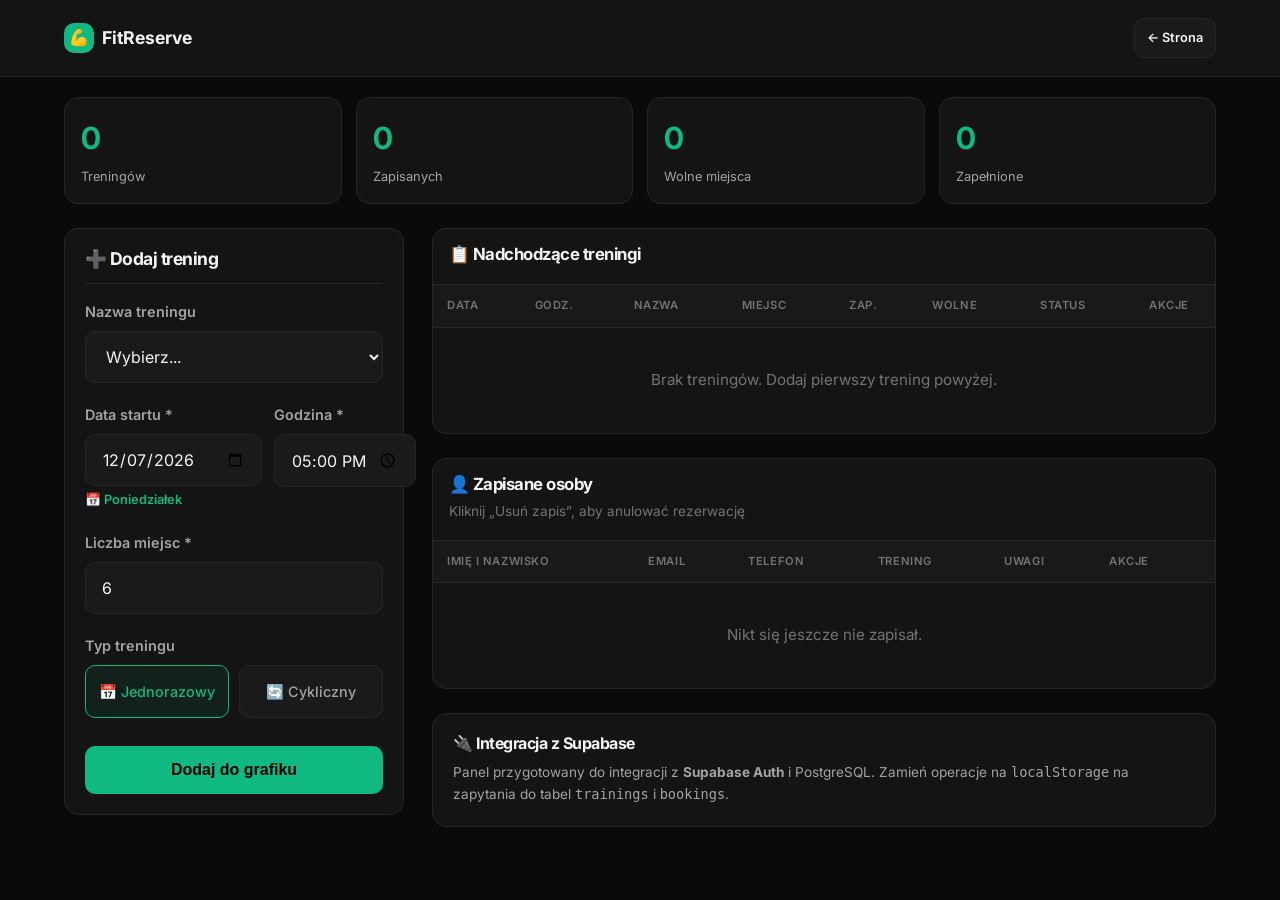
==== admin.html @ 40134916 "Add files via upload" ====
﻿<!DOCTYPE html>
<html lang="pl">
<head>
  <meta charset="UTF-8">
  <meta name="viewport" content="width=device-width, initial-scale=1.0, maximum-scale=1.0, user-scalable=no">
  <title>Panel Administracyjny - FitReserve</title>
  <link rel="preconnect" href="https://fonts.googleapis.com">
  <link rel="preconnect" href="https://fonts.gstatic.com" crossorigin>
  <link href="https://fonts.googleapis.com/css2?family=Inter:wght@400;500;600;700&display=swap" rel="stylesheet">
  <link rel="stylesheet" href="style.css">
<base target="_blank">
</head>
<body class="admin-body">
  <header class="admin-header">
    <div class="container admin-header-inner">
      <div style="display: flex; align-items: center; gap: 10px; min-width: 0;">
        <a href="index.html" class="logo" style="font-size: 1.1rem;">
          <div class="logo-icon" style="width: 30px; height: 30px;">💪</div>
          FitReserve
        </a>
      </div>
      <div style="display: flex; align-items: center; gap: 10px; flex-shrink: 0;">
        <a href="index.html" class="btn btn-secondary btn-sm" style="padding: 8px 12px; font-size: 0.8rem;">← Strona</a>
      </div>
    </div>
  </header>

  <main class="admin-main">
    <div class="container">
      <div class="stats-grid">
        <div class="stat-card">
          <div class="stat-value" id="statTotalTrainings">0</div>
          <div class="stat-label">Treningów</div>
        </div>
        <div class="stat-card">
          <div class="stat-value" id="statTotalBookings">0</div>
          <div class="stat-label">Zapisanych</div>
        </div>
        <div class="stat-card">
          <div class="stat-value" id="statAvailableSpots">0</div>
          <div class="stat-label">Wolne miejsca</div>
        </div>
        <div class="stat-card">
          <div class="stat-value" id="statFullTrainings">0</div>
          <div class="stat-label">Zapełnione</div>
        </div>
      </div>

      <div class="admin-layout">
        <!-- Form Panel -->
        <aside class="admin-panel">
          <h3>➕ Dodaj trening</h3>
          <form id="addTrainingForm">
            <div class="form-group">
              <label class="form-label" for="trainingTitle">Nazwa treningu</label>
              <select class="form-select" id="trainingTitle" required>
                <option value="">Wybierz...</option>
                <option value="Trening grupowy">Trening hybrydowy</option>
                <option value="Trening indywidualny">Trening indywidualny</option>
                <option value="custom">✏️ Inna nazwa...</option>
              </select>
              <div id="customTitleWrap" style="display: none; margin-top: 10px;">
                <input type="text" class="form-input" id="customTitle" placeholder="Wpisz nazwę treningu">
              </div>
            </div>

            <div class="form-row">
              <div class="form-group">
                <label class="form-label" for="trainingDate">Data startu *</label>
                <input type="date" class="form-input" id="trainingDate" required>
                <p class="form-hint" id="dayOfWeekHint" style="margin-top: 4px; color: var(--accent); font-weight: 600;"></p>
              </div>
              <div class="form-group">
                <label class="form-label" for="trainingTime">Godzina *</label>
                <input type="time" class="form-input" id="trainingTime" required value="17:00">
              </div>
            </div>

            <div class="form-group">
              <label class="form-label" for="trainingCapacity">Liczba miejsc *</label>
              <input type="number" class="form-input" id="trainingCapacity" min="1" max="100" value="6" required>
            </div>

            <div class="form-group">
              <label class="form-label">Typ treningu</label>
              <div class="radio-group">
                <label class="radio-option active">
                  <input type="radio" name="trainingType" value="single" checked>
                  📅 Jednorazowy
                </label>
                <label class="radio-option">
                  <input type="radio" name="trainingType" value="cyclic">
                  🔄 Cykliczny
                </label>
              </div>
            </div>

            <div id="cyclicFields" style="display: none;">
              <div class="form-row">
                <div class="form-group">
                  <label class="form-label" for="intervalWeeks">Co ile tyg.?</label>
                  <input type="number" class="form-input" id="intervalWeeks" min="1" max="12" value="1">
                </div>
                <div class="form-group">
                  <label class="form-label" for="weeksCount">Przez ile tyg.?</label>
                  <input type="number" class="form-input" id="weeksCount" min="1" max="52" value="4">
                </div>
              </div>
              <p class="form-hint" id="cyclicPreview" style="color: var(--accent); font-weight: 500;"></p>
            </div>

            <button type="submit" class="btn btn-primary" style="width: 100%; margin-top: 8px;">
              Dodaj do grafiku
            </button>
          </form>
        </aside>

        <!-- Tables -->
        <div>
          <!-- Trainings Table -->
          <div class="admin-table-container">
            <div class="admin-table-header">
              <h3>📋 Nadchodzące treningi</h3>
            </div>
            <div style="overflow-x: auto; -webkit-overflow-scrolling: touch;">
              <table class="admin-table">
                <thead>
                  <tr>
                    <th>Data</th>
                    <th>Godz.</th>
                    <th>Nazwa</th>
                    <th>Miejsc</th>
                    <th>Zap.</th>
                    <th>Wolne</th>
                    <th>Status</th>
                    <th style="width: 80px;">Akcje</th>
                  </tr>
                </thead>
                <tbody id="adminTableBody"></tbody>
              </table>
            </div>
          </div>

          <!-- Bookings Table -->
          <div class="admin-table-container" style="margin-top: 24px;">
            <div class="admin-table-header">
              <h3>👤 Zapisane osoby</h3>
              <span style="color: var(--text-muted); font-size: 0.85rem;">Kliknij „Usuń zapis”, aby anulować rezerwację</span>
            </div>
            <div style="overflow-x: auto; -webkit-overflow-scrolling: touch;">
              <table class="admin-table">
                <thead>
                  <tr>
                    <th>Imię i nazwisko</th>
                    <th>Email</th>
                    <th>Telefon</th>
                    <th>Trening</th>
                    <th>Uwagi</th>
                    <th style="width: 120px;">Akcje</th>
                  </tr>
                </thead>
                <tbody id="bookingsTableBody"></tbody>
              </table>
            </div>
          </div>

          <div style="margin-top: 24px; padding: 20px; background: var(--bg-secondary); border: 1px solid var(--border); border-radius: var(--radius);">
            <h3 style="margin-bottom: 10px; font-size: 1rem;">🔌 Integracja z Supabase</h3>
            <p style="color: var(--text-secondary); font-size: 0.85rem; line-height: 1.6;">
              Panel przygotowany do integracji z <strong>Supabase Auth</strong> i PostgreSQL.
              Zamień operacje na <code>localStorage</code> na zapytania do tabel <code>trainings</code> i <code>bookings</code>.
            </p>
          </div>
        </div>
      </div>
    </div>
  </main>

  <!-- Confirm Modal -->
  <div class="confirm-overlay" id="confirmOverlay">
    <div class="confirm-box">
      <h4 id="confirmTitle">Usuwanie</h4>
      <p id="confirmMessage">Czy na pewno?</p>
      <div class="confirm-actions">
        <button class="btn btn-secondary" id="cancelDelete">Anuluj</button>
        <button class="btn btn-danger" id="confirmDelete">Usuń</button>
      </div>
    </div>
  </div>

  <script src="admin.js"></script>
</body>
</html>
---- style.css ----
﻿:root {
  --bg-primary: #0a0a0a;
  --bg-secondary: #141414;
  --bg-card: #1a1a1a;
  --border: #262626;
  --text-primary: #f5f5f5;
  --text-secondary: #a3a3a3;
  --text-muted: #737373;
  --accent: #10b981;
  --accent-hover: #059669;
  --accent-light: #34d399;
  --danger: #ef4444;
  --danger-hover: #dc2626;
  --warning: #f59e0b;
  --radius: 14px;
  --radius-sm: 10px;
  --shadow: 0 4px 20px rgba(0, 0, 0, 0.4);
  --transition: all 0.25s cubic-bezier(0.4, 0, 0.2, 1);
}

* { margin: 0; padding: 0; box-sizing: border-box; -webkit-tap-highlight-color: transparent; }
html { scroll-behavior: smooth; }

body {
  font-family: 'Inter', -apple-system, BlinkMacSystemFont, 'Segoe UI', Roboto, sans-serif;
  background-color: var(--bg-primary);
  color: var(--text-primary);
  line-height: 1.6;
  -webkit-font-smoothing: antialiased;
  font-size: 16px;
}

h1, h2, h3, h4 { font-weight: 700; letter-spacing: -0.03em; line-height: 1.15; }

.container { max-width: 1200px; margin: 0 auto; padding: 0 16px; }

/* ================= HEADER ================= */
.header {
  position: fixed; top: 0; left: 0; right: 0; z-index: 1000;
  background: rgba(10, 10, 10, 0.92); backdrop-filter: blur(16px);
  border-bottom: 1px solid var(--border);
}
.header-inner { display: flex; justify-content: space-between; align-items: center; height: 60px; }

.logo {
  font-size: 1.3rem; font-weight: 700; color: var(--text-primary);
  text-decoration: none; display: flex; align-items: center; gap: 8px;
}
.logo-icon {
  width: 32px; height: 32px; background: var(--accent);
  border-radius: var(--radius-sm); display: flex;
  align-items: center; justify-content: center; font-size: 1rem;
}

.mobile-menu-btn {
  background: none; border: none; color: var(--text-primary);
  font-size: 1.5rem; cursor: pointer; padding: 8px;
  display: flex; align-items: center; justify-content: center;
  width: 44px; height: 44px; border-radius: var(--radius-sm);
}
.mobile-menu-btn:active { background: var(--bg-card); }

.nav-links {
  position: fixed; top: 60px; left: 0; right: 0; bottom: 0;
  background: rgba(10, 10, 10, 0.98); backdrop-filter: blur(20px);
  list-style: none; padding: 32px 24px; display: flex;
  flex-direction: column; gap: 8px; transform: translateX(100%);
  transition: transform 0.3s ease; z-index: 999;
}
.nav-links.open { transform: translateX(0); }
.nav-links a {
  color: var(--text-primary); text-decoration: none; font-size: 1.15rem;
  font-weight: 600; padding: 16px 20px; border-radius: var(--radius-sm);
  display: block; transition: var(--transition);
}
.nav-links a:hover, .nav-links a:active { background: var(--bg-card); }

/* ================= BUTTONS ================= */
.btn {
  display: inline-flex; align-items: center; justify-content: center; gap: 8px;
  padding: 14px 24px; border-radius: var(--radius-sm); font-size: 1rem;
  font-weight: 600; text-decoration: none; border: none; cursor: pointer;
  transition: var(--transition); min-height: 48px;
  -webkit-touch-callout: none; user-select: none;
}
.btn-primary { background: var(--accent); color: #000; }
.btn-primary:hover, .btn-primary:active {
  background: var(--accent-hover); transform: translateY(-1px);
  box-shadow: 0 8px 25px rgba(16, 185, 129, 0.3);
}
.btn-secondary { background: var(--bg-card); color: var(--text-primary); border: 1px solid var(--border); }
.btn-secondary:hover, .btn-secondary:active { background: var(--border); }
.btn-danger { background: rgba(239, 68, 68, 0.15); color: var(--danger); border: 1px solid rgba(239, 68, 68, 0.3); }
.btn-danger:hover, .btn-danger:active { background: rgba(239, 68, 68, 0.25); }
.btn-sm { padding: 10px 16px; font-size: 0.9rem; min-height: 40px; }
.btn:disabled { opacity: 0.45; cursor: not-allowed; transform: none !important; }

/* ================= HERO ================= */
.hero { padding: 110px 0 48px; text-align: center; position: relative; overflow: hidden; }
.hero::before {
  content: ''; position: absolute; top: -30%; left: 50%; transform: translateX(-50%);
  width: 600px; height: 600px;
  background: radial-gradient(circle, rgba(16, 185, 129, 0.07) 0%, transparent 70%);
  pointer-events: none;
}
.hero-badge {
  display: inline-flex; align-items: center; gap: 6px; padding: 8px 16px;
  background: var(--bg-card); border: 1px solid var(--border);
  border-radius: 100px; font-size: 0.85rem; color: var(--accent);
  margin-bottom: 20px; animation: fadeInUp 0.5s ease-out;
}
.hero h1 { font-size: 2rem; margin-bottom: 16px; animation: fadeInUp 0.5s ease-out 0.08s both; }
.hero p { font-size: 1.05rem; color: var(--text-secondary); max-width: 500px; margin: 0 auto 28px; padding: 0 8px; animation: fadeInUp 0.5s ease-out 0.15s both; }
.hero-actions { display: flex; gap: 12px; justify-content: center; flex-wrap: wrap; padding: 0 16px; animation: fadeInUp 0.5s ease-out 0.22s both; }
.hero-actions .btn { width: 100%; max-width: 280px; }

/* ================= CALENDAR ================= */
.calendar-section { padding: 40px 0 60px; }
.section-header { text-align: center; margin-bottom: 28px; padding: 48px; }
.section-header h2 { font-size: 1.5rem; margin-bottom: 8px; }
.section-header p { color: var(--text-secondary); font-size: 0.95rem; }

.week-nav {
  display: flex; justify-content: space-between; align-items: center;
  margin-bottom: 20px; padding: 14px 16px; background: var(--bg-secondary);
  border-radius: var(--radius); border: 1px solid var(--border); gap: 12px;
}
.week-nav h3 { font-size: 0.95rem; color: var(--text-primary); text-align: center; flex: 1; }
.week-nav button {
  background: var(--bg-card); border: 1px solid var(--border); color: var(--text-primary);
  width: 44px; height: 44px; border-radius: var(--radius-sm); cursor: pointer;
  display: flex; align-items: center; justify-content: center;
  font-size: 1.2rem; transition: var(--transition); flex-shrink: 0;
  min-width: 44px; min-height: 44px;
}
.week-nav button:active { background: var(--border); transform: scale(0.95); }

.calendar-grid { display: flex; flex-direction: column; gap: 16px; }

.day-column { background: var(--bg-secondary); border-radius: var(--radius); border: 1px solid var(--border); overflow: hidden; transition: var(--transition); }
.day-header { padding: 14px 16px; display: flex; align-items: center; gap: 10px; border-bottom: 1px solid var(--border); background: rgba(255,255,255,0.015); }
.day-name { font-size: 0.75rem; text-transform: uppercase; letter-spacing: 0.06em; color: var(--text-muted); font-weight: 600; }
.day-date { font-size: 1.15rem; font-weight: 700; color: var(--text-primary); }
.day-date .day-fullname { font-size: 0.85rem; font-weight: 400; color: var(--text-muted); margin-left: 6px; }
.day-slots { padding: 12px; display: flex; flex-direction: column; gap: 10px; }

.training-card {
  background: var(--bg-card); border: 1px solid var(--border);
  border-radius: var(--radius-sm); padding: 16px; transition: var(--transition);
}
.training-card:active { border-color: rgba(16, 185, 129, 0.25); transform: scale(0.99); }
.training-time { font-size: 0.9rem; font-weight: 700; color: var(--accent); margin-bottom: 6px; display: flex; align-items: center; gap: 6px; }
.training-title { font-size: 1.05rem; font-weight: 600; margin-bottom: 12px; color: var(--text-primary); }
.training-meta { display: flex; justify-content: space-between; align-items: center; margin-bottom: 14px; }
.spots { font-size: 0.85rem; color: var(--text-secondary); font-weight: 500; }
.spots-low { color: var(--warning); }
.spots-full { color: var(--danger); }
.btn-book { width: 100%; padding: 14px; font-size: 1rem; min-height: 52px; }

/* ================= O NAS ================= */
.about-section { padding: 60px 0; border-top: 1px solid var(--border); }
.about-content { display: flex; flex-direction: column; gap: 32px; }

.about-text h3 { font-size: 1.3rem; margin-bottom: 16px; color: var(--accent); }
.about-text p { color: var(--text-secondary); font-size: 1rem; line-height: 1.7; margin-bottom: 14px; }
.about-text p:last-child { margin-bottom: 0; }

.about-cards { display: flex; flex-direction: column; gap: 14px; }
.about-card {
  background: var(--bg-secondary); border: 1px solid var(--border);
  border-radius: var(--radius); padding: 24px 20px;
  text-align: center; transition: var(--transition);
}
.about-card:active { border-color: rgba(16, 185, 129, 0.2); transform: scale(0.99); }
.about-card-icon { font-size: 2.2rem; margin-bottom: 12px; }
.about-card-percent {
  font-size: 2.5rem; font-weight: 800; color: var(--accent);
  margin-bottom: 4px; line-height: 1;
}
.about-card h4 { font-size: 1.1rem; margin-bottom: 10px; color: var(--text-primary); }
.about-card p { color: var(--text-secondary); font-size: 0.9rem; line-height: 1.6; }

.about-focus {
  background: var(--bg-secondary); border: 1px solid var(--border);
  border-radius: var(--radius); padding: 24px 20px;
  display: flex; flex-direction: column; gap: 16px;
}
.about-focus-icon { font-size: 2.5rem; text-align: center; }
.about-focus-text h4 { font-size: 1.15rem; margin-bottom: 12px; color: var(--text-primary); }
.about-focus-text p { color: var(--text-secondary); font-size: 0.95rem; line-height: 1.7; }
.about-focus-text p strong { color: var(--accent); font-weight: 600; }

/* ================= KONTAKT ================= */
.contact-section { padding: 60px 0; border-top: 1px solid var(--border); }
.contact-content { display: flex; flex-direction: column; gap: 24px; }

.contact-card {
  background: var(--bg-secondary); border: 1px solid var(--border);
  border-radius: var(--radius); padding: 20px;
  display: flex; flex-direction: column; gap: 20px;
}
.contact-item { display: flex; align-items: flex-start; gap: 14px; }
.contact-icon { font-size: 1.5rem; flex-shrink: 0; margin-top: 2px; }
.contact-info h4 { font-size: 0.85rem; text-transform: uppercase; letter-spacing: 0.05em; color: var(--text-muted); margin-bottom: 4px; font-weight: 600; }
.contact-info a, .contact-info p { color: var(--text-primary); text-decoration: none; font-size: 1rem; font-weight: 500; }
.contact-info a:active { color: var(--accent); }

.contact-cta {
  background: var(--bg-secondary); border: 1px solid var(--border);
  border-radius: var(--radius); padding: 28px 24px;
  text-align: center;
}
.contact-cta h3 { font-size: 1.3rem; margin-bottom: 10px; }
.contact-cta p { color: var(--text-secondary); font-size: 0.95rem; margin-bottom: 20px; }

/* ================= MODAL ================= */
.modal-overlay {
  position: fixed; inset: 0; background: rgba(0, 0, 0, 0.85);
  backdrop-filter: blur(10px); z-index: 2000;
  display: flex; align-items: flex-end; justify-content: center;
  padding: 0; opacity: 0; visibility: hidden;
  transition: opacity 0.3s ease, visibility 0.3s ease;
}
.modal-overlay.active { opacity: 1; visibility: visible; }
.modal {
  background: var(--bg-secondary); border: 1px solid var(--border);
  border-radius: var(--radius) var(--radius) 0 0;
  width: 100%; max-width: 100%; max-height: 92vh;
  overflow-y: auto; transform: translateY(100%);
  transition: transform 0.35s cubic-bezier(0.4, 0, 0.2, 1);
}
.modal-overlay.active .modal { transform: translateY(0); }
.modal-header { padding: 20px 20px 0; display: flex; justify-content: space-between; align-items: center; position: sticky; top: 0; background: var(--bg-secondary); z-index: 10; }
.modal-header h3 { font-size: 1.25rem; }
.modal-close { background: none; border: none; color: var(--text-muted); font-size: 1.8rem; cursor: pointer; width: 44px; height: 44px; display: flex; align-items: center; justify-content: center; border-radius: var(--radius-sm); transition: var(--transition); }
.modal-close:active { background: var(--bg-card); color: var(--text-primary); }
.modal-body { padding: 20px; }

.training-info { background: var(--bg-card); border-radius: var(--radius-sm); padding: 16px; margin-bottom: 24px; border: 1px solid var(--border); }
.training-info-row { display: flex; justify-content: space-between; margin-bottom: 10px; font-size: 0.95rem; }
.training-info-row:last-child { margin-bottom: 0; }
.training-info-label { color: var(--text-muted); }
.training-info-value { font-weight: 600; color: var(--text-primary); }

/* Form */
.form-group { margin-bottom: 20px; }
.form-label { display: block; font-size: 0.9rem; font-weight: 600; margin-bottom: 8px; color: var(--text-secondary); }
.form-input, .form-select {
  width: 100%; padding: 14px 16px; background: var(--bg-card); border: 1px solid var(--border);
  border-radius: var(--radius-sm); color: var(--text-primary); font-size: 1rem; font-family: inherit;
  transition: var(--transition); min-height: 52px;
}
.form-input:focus, .form-select:focus { outline: none; border-color: var(--accent); box-shadow: 0 0 0 3px rgba(16, 185, 129, 0.12); }
.form-input::placeholder { color: var(--text-muted); }
textarea.form-input { resize: vertical; min-height: 100px; }
.form-hint { font-size: 0.8rem; color: var(--text-muted); margin-top: 6px; }
.form-row { display: grid; grid-template-columns: 1fr 1fr; gap: 12px; }
.form-row-3 { display: grid; grid-template-columns: 1fr 1fr 1fr; gap: 12px; }

/* Radio / Toggle */
.radio-group { display: flex; gap: 10px; }
.radio-option {
  flex: 1; padding: 14px 12px; background: var(--bg-card);
  border: 1.5px solid var(--border); border-radius: var(--radius-sm);
  cursor: pointer; text-align: center; transition: var(--transition);
  font-size: 0.9rem; color: var(--text-secondary); font-weight: 500;
  min-height: 52px; display: flex; align-items: center; justify-content: center;
}
.radio-option:active { transform: scale(0.98); }
.radio-option.active { border-color: var(--accent); background: rgba(16, 185, 129, 0.08); color: var(--accent); }
.radio-option input { display: none; }

/* Footer */
.footer { border-top: 1px solid var(--border); padding: 32px 0; text-align: center; color: var(--text-muted); font-size: 0.85rem; }

@keyframes fadeInUp {
  from { opacity: 0; transform: translateY(16px); }
  to { opacity: 1; transform: translateY(0); }
}

/* ================= TABLET & DESKTOP ================= */
@media (min-width: 768px) {
  .container { padding: 0 24px; }
  .header-inner { height: 68px; }
  .mobile-menu-btn { display: none; }
  .nav-links { position: static; transform: none; flex-direction: row; padding: 0; background: transparent; gap: 28px; }
  .nav-links a { font-size: 0.95rem; font-weight: 500; padding: 8px 0; }
  .nav-links a:hover { background: none; color: var(--text-primary); }

  .hero { padding: 150px 0 80px; }
  .hero h1 { font-size: 3rem; }
  .hero p { font-size: 1.2rem; }
  .hero-actions .btn { width: auto; max-width: none; }

  .calendar-section { padding: 60px 0 80px; }
  .section-header h2 { font-size: 1.75rem; }

  .calendar-grid { display: grid; grid-template-columns: repeat(7, 1fr); gap: 12px; }
  .day-header { padding: 14px 8px; flex-direction: column; text-align: center; gap: 4px; }
  .day-date .day-fullname { display: none; }
  .day-slots { padding: 10px; min-height: 180px; }
  .training-card { padding: 14px; }
  .training-title { font-size: 0.9rem; }
  .btn-book { padding: 10px; font-size: 0.85rem; min-height: 40px; }

  .modal-overlay { align-items: center; padding: 20px; }
  .modal { border-radius: var(--radius); max-width: 480px; transform: scale(0.95) translateY(10px); }
  .modal-overlay.active .modal { transform: scale(1) translateY(0); }

  /* O NAS desktop */
  .about-section { padding: 80px 0; }
  .about-cards { flex-direction: row; gap: 16px; }
  .about-card { flex: 1; padding: 32px 24px; }
  .about-focus { flex-direction: row; align-items: center; padding: 32px; }
  .about-focus-icon { font-size: 3.5rem; }
  .about-focus-text { flex: 1; }

  /* KONTAKT desktop */
  .contact-section { padding: 80px 0; }
  .contact-content { flex-direction: row; gap: 24px; }
  .contact-card { flex: 1; }
  .contact-cta { flex: 1; display: flex; flex-direction: column; justify-content: center; }
}

@media (min-width: 1024px) {
  .hero h1 { font-size: 3.5rem; }
  .calendar-grid { gap: 14px; }
}

/* ================= ADMIN ================= */
.admin-body { background: var(--bg-primary); min-height: 100vh; }
.admin-header { background: var(--bg-secondary); border-bottom: 1px solid var(--border); padding: 16px 0; }
.admin-header-inner { display: flex; justify-content: space-between; align-items: center; gap: 12px; }
.admin-title { font-size: 1.1rem; font-weight: 700; }
.admin-badge { background: var(--bg-card); border: 1px solid var(--border); padding: 6px 12px; border-radius: 100px; font-size: 0.8rem; color: var(--text-muted); flex-shrink: 0; }
.admin-main { padding: 20px 0 40px; }

.admin-layout { display: flex; flex-direction: column; gap: 24px; }

.admin-panel {
  background: var(--bg-secondary); border: 1px solid var(--border);
  border-radius: var(--radius); padding: 20px;
}
.admin-panel h3 { font-size: 1.1rem; margin-bottom: 16px; padding-bottom: 14px; border-bottom: 1px solid var(--border); }

.stats-grid { display: grid; grid-template-columns: repeat(2, 1fr); gap: 10px; margin-bottom: 24px; }
.stat-card { background: var(--bg-secondary); border: 1px solid var(--border); border-radius: var(--radius); padding: 16px; transition: var(--transition); }
.stat-card:hover { border-color: rgba(16, 185, 129, 0.2); }
.stat-value { font-size: 1.6rem; font-weight: 700; color: var(--accent); margin-bottom: 4px; }
.stat-label { font-size: 0.8rem; color: var(--text-secondary); }

.admin-table-container { background: var(--bg-secondary); border: 1px solid var(--border); border-radius: var(--radius); overflow: hidden; }
.admin-table-header { padding: 16px; border-bottom: 1px solid var(--border); }
.admin-table-header h3 { font-size: 1.05rem; margin-bottom: 4px; }
.admin-table { width: 100%; border-collapse: collapse; min-width: 700px; }
.admin-table th, .admin-table td { padding: 12px 14px; text-align: left; font-size: 0.88rem; white-space: nowrap; }
.admin-table th { color: var(--text-muted); font-weight: 600; text-transform: uppercase; font-size: 0.7rem; letter-spacing: 0.05em; background: rgba(255,255,255,0.02); }
.admin-table td { border-top: 1px solid var(--border); color: var(--text-secondary); }
.admin-table tr:active td { background: rgba(255,255,255,0.03); }
.admin-table td.actions { display: flex; gap: 8px; }

.badge { display: inline-flex; align-items: center; padding: 4px 10px; border-radius: 100px; font-size: 0.75rem; font-weight: 600; }
.badge-success { background: rgba(16, 185, 129, 0.15); color: var(--accent); }
.badge-warning { background: rgba(245, 158, 11, 0.15); color: var(--warning); }
.badge-danger { background: rgba(239, 68, 68, 0.15); color: var(--danger); }
.badge-info { background: rgba(59, 130, 246, 0.15); color: #60a5fa; }

.confirm-overlay {
  position: fixed; inset: 0; background: rgba(0,0,0,0.8); backdrop-filter: blur(6px);
  z-index: 3000; display: flex; align-items: flex-end; justify-content: center;
  padding: 0; opacity: 0; visibility: hidden; transition: var(--transition);
}
.confirm-overlay.active { opacity: 1; visibility: visible; }
.confirm-box {
  background: var(--bg-secondary); border: 1px solid var(--border);
  border-radius: var(--radius) var(--radius) 0 0;
  width: 100%; max-width: 100%; padding: 24px 20px;
  transform: translateY(100%); transition: transform 0.3s ease;
}
.confirm-overlay.active .confirm-box { transform: translateY(0); }
.confirm-box h4 { font-size: 1.15rem; margin-bottom: 10px; }
.confirm-box p { color: var(--text-secondary); font-size: 0.95rem; margin-bottom: 24px; line-height: 1.5; }
.confirm-actions { display: flex; gap: 10px; }
.confirm-actions .btn { flex: 1; }

::-webkit-scrollbar { width: 6px; height: 6px; }
::-webkit-scrollbar-track { background: var(--bg-primary); }
::-webkit-scrollbar-thumb { background: var(--border); border-radius: 3px; }
::-webkit-scrollbar-thumb:hover { background: var(--text-muted); }

@media (min-width: 768px) {
  .admin-header { padding: 18px 0; }
  .admin-title { font-size: 1.4rem; }
  .admin-layout { display: grid; grid-template-columns: 340px 1fr; gap: 28px; }
  .admin-panel { position: sticky; top: 88px; height: fit-content; }
  .stats-grid { grid-template-columns: repeat(4, 1fr); gap: 14px; }
  .stat-value { font-size: 1.9rem; }
  .confirm-overlay { align-items: center; padding: 20px; }
  .confirm-box { border-radius: var(--radius); max-width: 420px; transform: scale(0.95); }
  .confirm-overlay.active .confirm-box { transform: scale(1); }
}
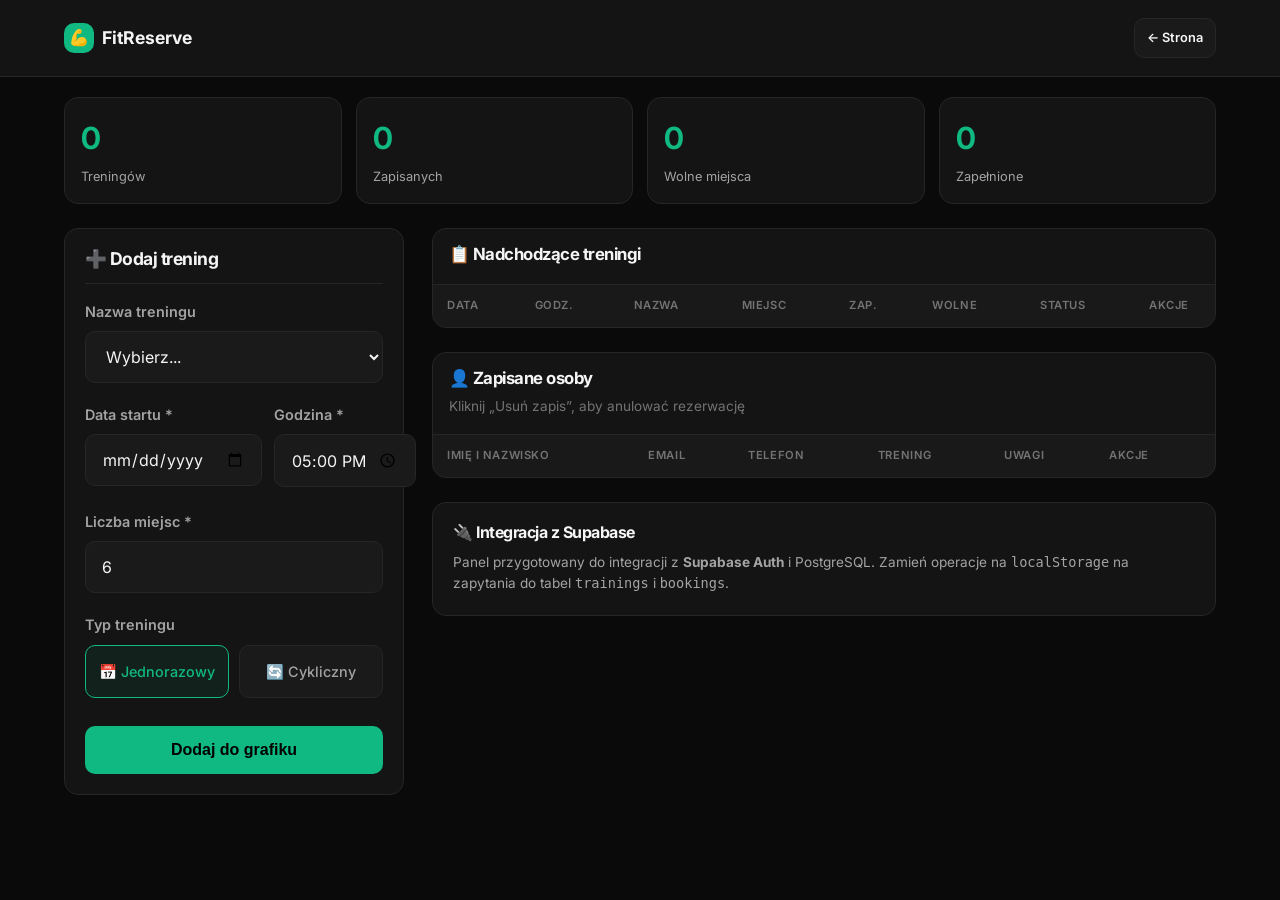
==== commit 5005adb1: "Update admin.html" ====
--- a/admin.html
+++ b/admin.html
@@ -188,6 +188,6 @@
     </div>
   </div>
 
-  <script src="admin.js"></script>
+  <script type="module" src="admin.js"></script>
 </body>
-</html>+</html>
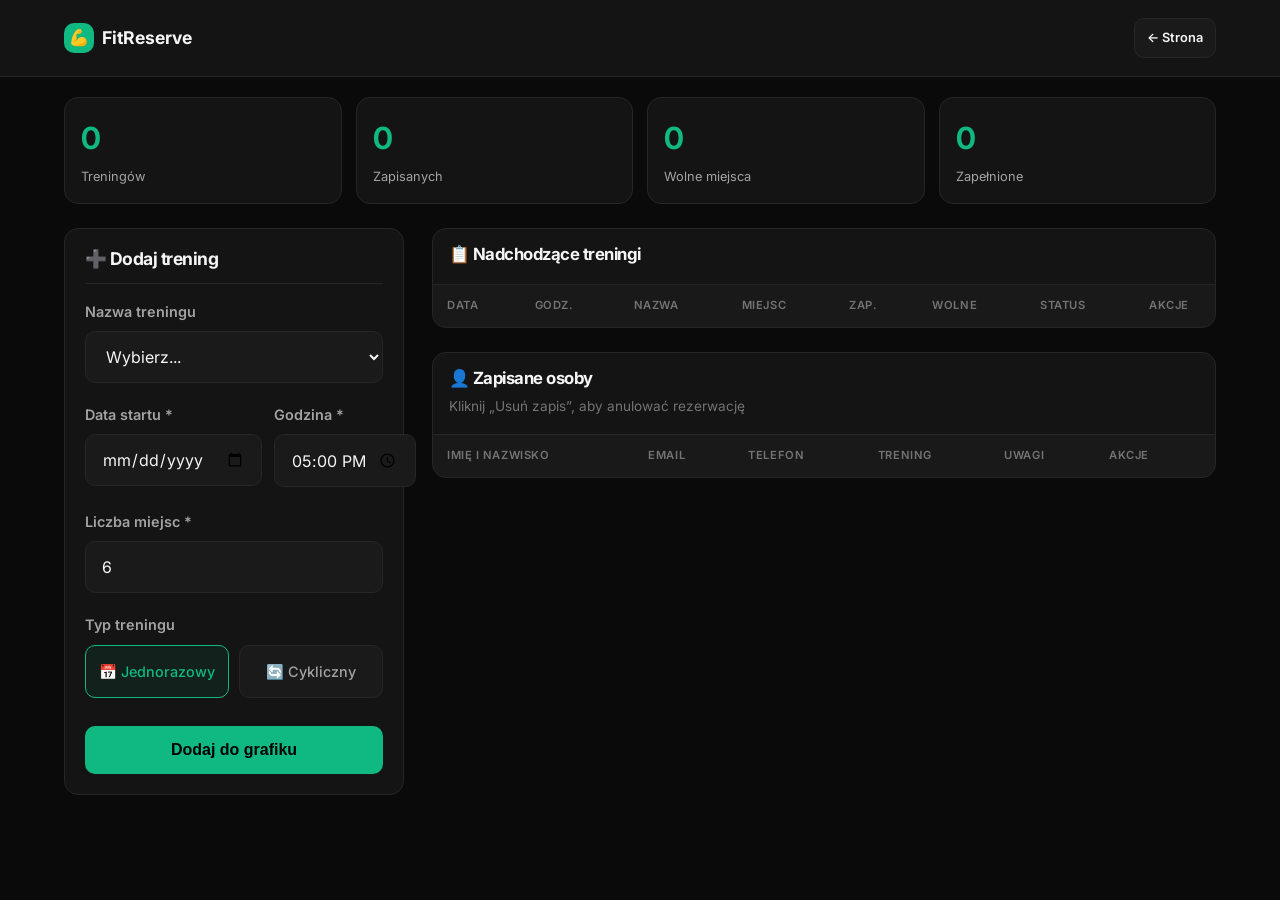
==== commit f86c71fc: "Update admin.html" ====
--- a/admin.html
+++ b/admin.html
@@ -163,14 +163,6 @@
               </table>
             </div>
           </div>
-
-          <div style="margin-top: 24px; padding: 20px; background: var(--bg-secondary); border: 1px solid var(--border); border-radius: var(--radius);">
-            <h3 style="margin-bottom: 10px; font-size: 1rem;">🔌 Integracja z Supabase</h3>
-            <p style="color: var(--text-secondary); font-size: 0.85rem; line-height: 1.6;">
-              Panel przygotowany do integracji z <strong>Supabase Auth</strong> i PostgreSQL.
-              Zamień operacje na <code>localStorage</code> na zapytania do tabel <code>trainings</code> i <code>bookings</code>.
-            </p>
-          </div>
         </div>
       </div>
     </div>
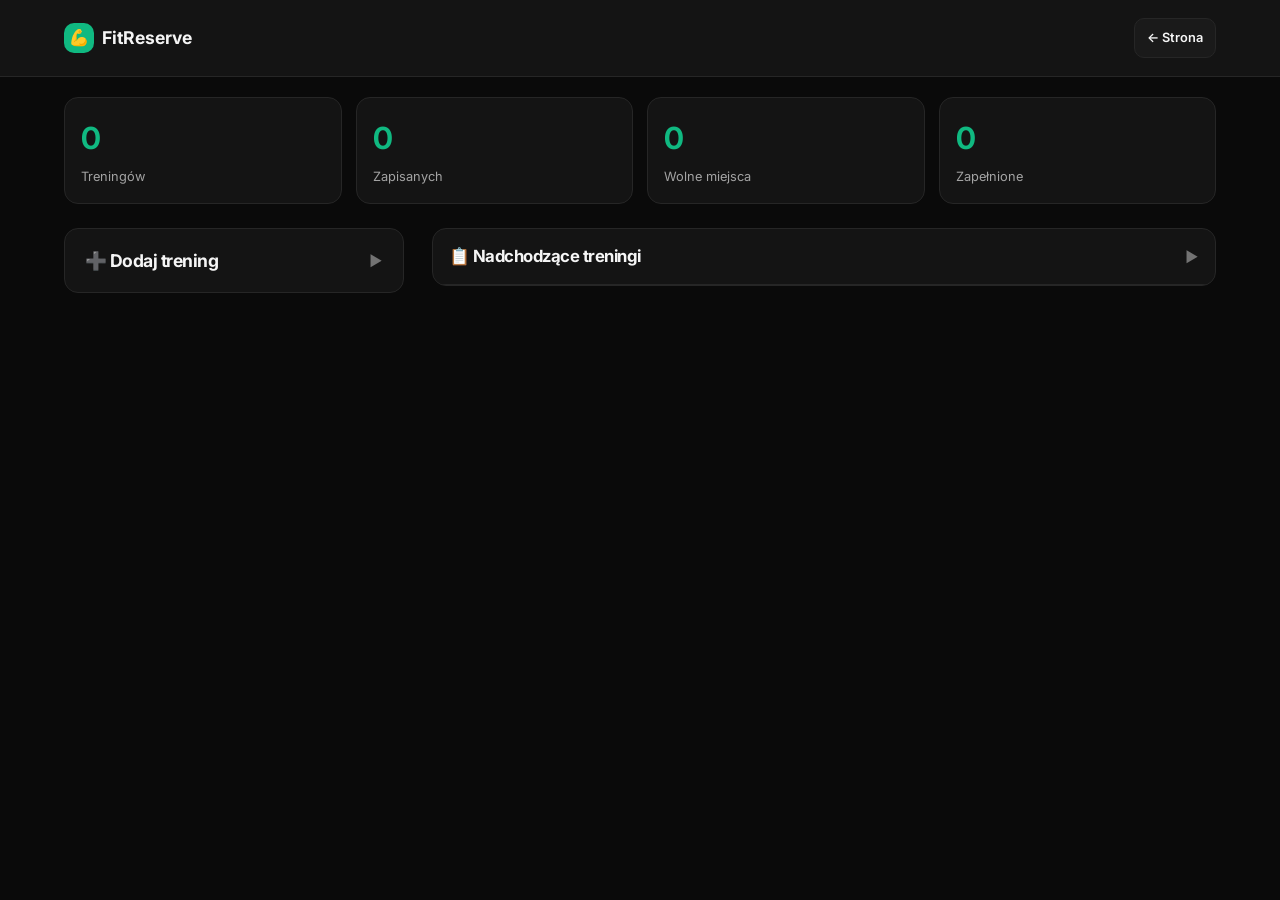
==== commit e3b40d92: "Add files via upload" ====
--- a/admin.html
+++ b/admin.html
@@ -48,9 +48,16 @@
 
       <div class="admin-layout">
         <!-- Form Panel -->
-        <aside class="admin-panel">
-          <h3>➕ Dodaj trening</h3>
-          <form id="addTrainingForm">
+        <aside class="admin-panel collapsed">
+        
+          <div class="admin-panel-header" id="addTrainingToggle">
+            <h3>➕ Dodaj trening</h3>
+            <span class="toggle-icon">▼</span>
+          </div>
+        
+          <div class="admin-panel-content" id="addTrainingContent">
+        
+            <form id="addTrainingForm">
             <div class="form-group">
               <label class="form-label" for="trainingTitle">Nazwa treningu</label>
               <select class="form-select" id="trainingTitle" required>
@@ -113,61 +120,89 @@
               Dodaj do grafiku
             </button>
           </form>
+      
+        </div>
         </aside>
 
         <!-- Tables -->
         <div>
           <!-- Trainings Table -->
-          <div class="admin-table-container">
-            <div class="admin-table-header">
+          <div class="admin-table-container collapsed">
+          
+            <div class="admin-table-header accordion-header" id="trainingsToggle">
+          
               <h3>📋 Nadchodzące treningi</h3>
-            </div>
-            <div style="overflow-x: auto; -webkit-overflow-scrolling: touch;">
-              <table class="admin-table">
+          
+              <span class="toggle-icon">▼</span>
+          
+            </div>
+          
+          
+            <div class="accordion-content" id="trainingsContent">
+          
+              <div style="overflow-x: auto; -webkit-overflow-scrolling: touch;">
+          
+                <table class="admin-table">
                 <thead>
                   <tr>
                     <th>Data</th>
                     <th>Godz.</th>
                     <th>Nazwa</th>
-                    <th>Miejsc</th>
-                    <th>Zap.</th>
-                    <th>Wolne</th>
-                    <th>Status</th>
-                    <th style="width: 80px;">Akcje</th>
                   </tr>
                 </thead>
                 <tbody id="adminTableBody"></tbody>
               </table>
             </div>
           </div>
-
-          <!-- Bookings Table -->
-          <div class="admin-table-container" style="margin-top: 24px;">
-            <div class="admin-table-header">
-              <h3>👤 Zapisane osoby</h3>
-              <span style="color: var(--text-muted); font-size: 0.85rem;">Kliknij „Usuń zapis”, aby anulować rezerwację</span>
-            </div>
-            <div style="overflow-x: auto; -webkit-overflow-scrolling: touch;">
-              <table class="admin-table">
-                <thead>
-                  <tr>
-                    <th>Imię i nazwisko</th>
-                    <th>Email</th>
-                    <th>Telefon</th>
-                    <th>Trening</th>
-                    <th>Uwagi</th>
-                    <th style="width: 120px;">Akcje</th>
-                  </tr>
-                </thead>
-                <tbody id="bookingsTableBody"></tbody>
-              </table>
-            </div>
-          </div>
         </div>
       </div>
     </div>
   </main>
 
+  <!-- Training Details Modal -->
+<div class="confirm-overlay training-modal-overlay" id="trainingModal">
+
+  <div class="confirm-box training-modal-box">
+
+
+
+    
+
+    <div style="display:flex;justify-content:space-between;align-items:center;margin-bottom:20px;">
+
+      <h3 id="modalTitle">Trening</h3>
+
+      <button
+        id="closeTrainingModal"
+        class="btn btn-secondary btn-sm">
+        ✕
+      </button>
+
+    </div>
+
+    <div id="modalInfo"></div>
+
+    <hr style="margin:20px 0;">
+
+    <h4 style="margin-bottom:14px;">
+      Zapisane osoby
+    </h4>
+    
+    <div id="modalBookings"></div>
+    
+    <div style="margin-top:20px;text-align:right;">
+
+      <button
+        id="deleteTrainingBtn"
+        class="btn btn-danger">
+        Usuń trening
+      </button>
+
+    </div>
+
+  </div>
+</div>
+  
   <!-- Confirm Modal -->
   <div class="confirm-overlay" id="confirmOverlay">
     <div class="confirm-box">
--- a/style.css
+++ b/style.css
@@ -144,6 +144,22 @@
 .day-date .day-fullname { font-size: 0.85rem; font-weight: 400; color: var(--text-muted); margin-left: 6px; }
 .day-slots { padding: 12px; display: flex; flex-direction: column; gap: 10px; }
 
+
+/* ================= Podświetlenie day column - today ================= */
+.day-column.today {
+  border: 2px solid #facc15;
+  background: rgba(250, 204, 21, 0.12);
+}
+
+.day-column.today .day-header {
+  background: #facc15;
+  color: #111;
+}
+
+.day-column.today .day-date {
+  font-weight: 700;
+}
+
 .training-card {
   background: var(--bg-card); border: 1px solid var(--border);
   border-radius: var(--radius-sm); padding: 16px; transition: var(--transition);
@@ -276,6 +292,36 @@
 @keyframes fadeInUp {
   from { opacity: 0; transform: translateY(16px); }
   to { opacity: 1; transform: translateY(0); }
+}
+
+/* ================= RODO ============================= */
+.rodo-consent {
+  margin-top: 20px;
+  font-size: 0.85rem;
+  color: var(--text-muted);
+}
+
+.rodo-consent label {
+  display: flex;
+  gap: 10px;
+  align-items: flex-start;
+  cursor: pointer;
+}
+
+.rodo-consent input {
+  margin-top: 4px;
+  width: 18px;
+  height: 18px;
+}
+
+.rodo-text {
+  margin-top: 12px;
+  padding: 12px;
+  max-height: 180px;
+  overflow-y: auto;
+  background: rgba(255,255,255,0.05);
+  border-radius: 10px;
+  line-height: 1.5;
 }
 
 /* ================= TABLET & DESKTOP ================= */
@@ -383,10 +429,196 @@
 .confirm-actions { display: flex; gap: 10px; }
 .confirm-actions .btn { flex: 1; }
 
+/* ================= TRAINING DETAILS MODAL ================= */
+
+.training-modal-overlay {
+  align-items:center;
+  padding:20px;
+}
+
+.training-modal-box {
+  width:100%;
+  max-width:600px;
+  max-height:90vh;
+  display:flex;
+  flex-direction:column;
+  padding:24px;
+  border-radius:var(--radius);
+}
+
+/* nagłówek modala */
+.training-modal-box > div:first-child {
+  flex-shrink:0;
+}
+
+/* środek modala */
+#modalBookings {
+  overflow-y:auto;
+  max-height:45vh;
+  padding-right:6px;
+}
+
+/* scrollbar listy osób */
+#modalBookings::-webkit-scrollbar {
+  width:5px;
+}
+
+#modalBookings::-webkit-scrollbar-thumb {
+  background:var(--border);
+  border-radius:10px;
+}
+
+/* karty zapisanych osób */
+.booking-card {
+  flex-shrink:0;
+}
+
+/* przycisk usuwania treningu */
+#deleteTrainingBtn {
+  margin-top:10px;
+}
+
+/* ================= BOOKING CARDS ================= */
+
+.booking-list {
+  display: flex;
+  flex-direction: column;
+  gap: 12px;
+}
+
+.booking-card {
+  background: var(--bg-card);
+  border: 1px solid var(--border);
+  border-radius: var(--radius-sm);
+  padding: 16px;
+  margin-bottom: 12px;
+  transition: var(--transition);
+}
+
+.booking-card:hover {
+  border-color: rgba(16, 185, 129, 0.25);
+}
+
+.booking-card-header {
+  display: flex;
+  justify-content: space-between;
+  align-items: flex-start;
+  gap: 16px;
+}
+
+.booking-name {
+  font-size: 1rem;
+  font-weight: 700;
+  color: var(--text-primary);
+  margin-bottom: 4px;
+}
+
+.booking-email {
+  font-size: 0.85rem;
+  color: var(--text-muted);
+  word-break: break-word;
+}
+
+.booking-notes {
+  margin-top: 14px;
+  padding-top: 14px;
+  border-top: 1px solid var(--border);
+  font-size: 0.85rem;
+  color: var(--text-secondary);
+  line-height: 1.5;
+}
+.booking-notes strong {
+  color: var(--text-muted);
+  font-weight: 600;
+}
+/* Mobile */
+@media (max-width: 480px) {
+
+  .booking-card-header {
+    flex-direction: column;
+    gap: 12px;
+  }
+  .booking-card-header .btn {
+    width: 100%;
+  }
+}
+
 ::-webkit-scrollbar { width: 6px; height: 6px; }
 ::-webkit-scrollbar-track { background: var(--bg-primary); }
 ::-webkit-scrollbar-thumb { background: var(--border); border-radius: 3px; }
 ::-webkit-scrollbar-thumb:hover { background: var(--text-muted); }
+
+/* ================= ADMIN ACCORDION ================= */
+
+.admin-panel-header {
+  display:flex;
+  justify-content:space-between;
+  align-items:center;
+  cursor:pointer;
+  user-select:none;
+}
+
+.admin-panel-header h3 {
+
+  margin:0;
+  padding:0;
+  border:none;
+}
+
+.toggle-icon {
+  color:var(--text-muted);
+  font-size:0.9rem;
+  transition:transform .25s ease;
+}
+
+.admin-panel.collapsed .toggle-icon {
+  transform:rotate(-90deg);
+}
+
+.admin-panel-content {
+  overflow:hidden;
+  max-height:1000px;
+  transition:max-height .35s ease, opacity .25s ease;
+  opacity:1;
+}
+
+.admin-panel.collapsed .admin-panel-content {
+  max-height:0;
+  opacity:0;
+}
+
+/* ================= ADMIN TABLE ACCORDION ================= */
+
+.accordion-header {
+  display:flex;
+  justify-content:space-between;
+  align-items:center;
+  cursor:pointer;
+  user-select:none;
+}
+
+.accordion-header h3 {
+  margin:0;
+}
+
+.admin-table-container .accordion-content {
+  max-height:1000px;
+  overflow:hidden;
+  opacity:1;
+  transition:max-height .35s ease, opacity .25s ease;
+}
+
+.admin-table-container.collapsed .accordion-content {
+  max-height:0;
+  opacity:0;
+}
+.admin-table-container.collapsed .toggle-icon {
+  transform:rotate(-90deg);
+}
+
+.toggle-icon {
+  transition:transform .25s ease;
+}
 
 @media (min-width: 768px) {
   .admin-header { padding: 18px 0; }
@@ -398,4 +630,4 @@
   .confirm-overlay { align-items: center; padding: 20px; }
   .confirm-box { border-radius: var(--radius); max-width: 420px; transform: scale(0.95); }
   .confirm-overlay.active .confirm-box { transform: scale(1); }
-}+}
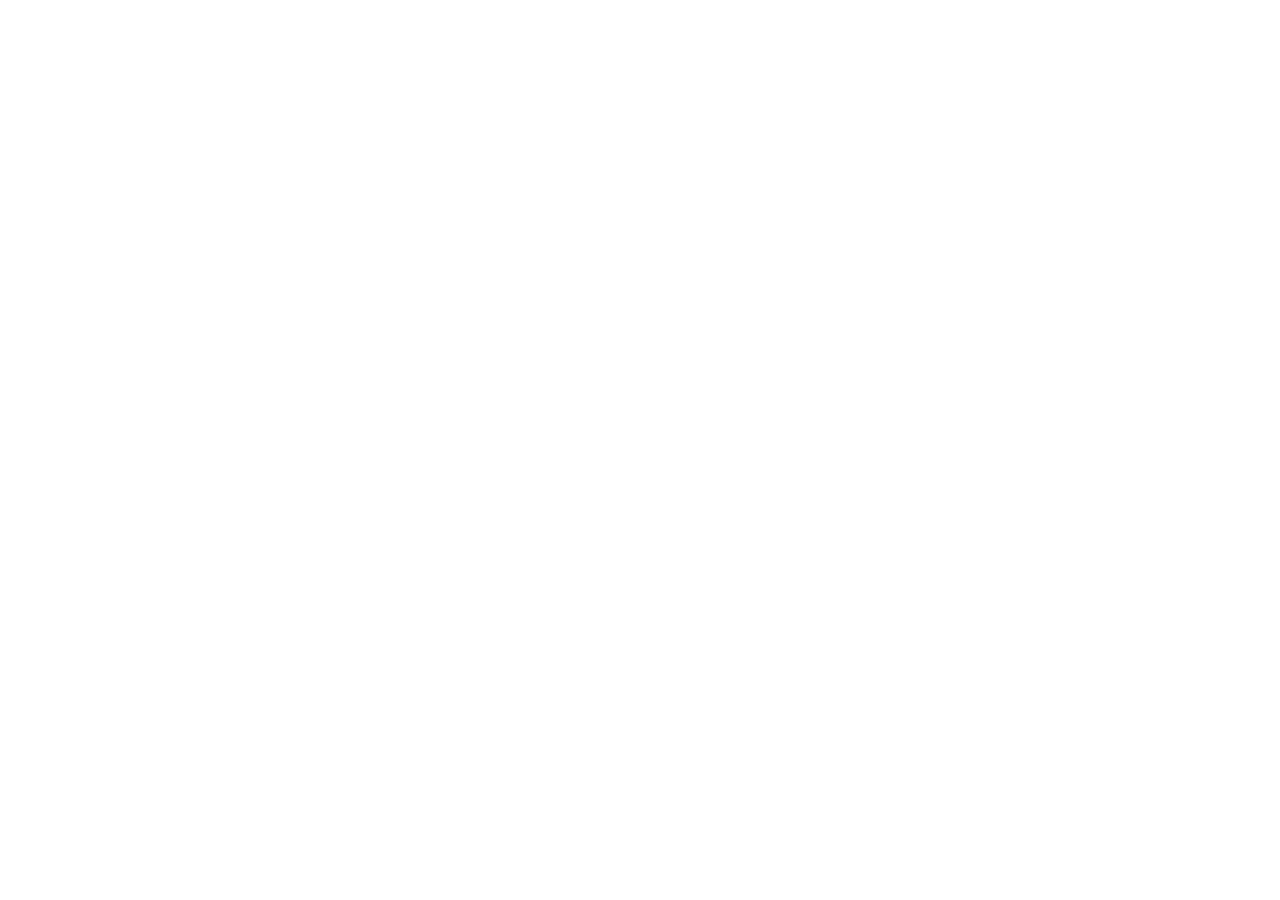
==== commit 88971d6b: "Update admin.html" ====
--- a/admin.html
+++ b/admin.html
@@ -1,220 +1,19 @@
-﻿<!DOCTYPE html>
+<!DOCTYPE html>
 <html lang="pl">
 <head>
   <meta charset="UTF-8">
-  <meta name="viewport" content="width=device-width, initial-scale=1.0, maximum-scale=1.0, user-scalable=no">
-  <title>Panel Administracyjny - FitReserve</title>
-  <link rel="preconnect" href="https://fonts.googleapis.com">
-  <link rel="preconnect" href="https://fonts.gstatic.com" crossorigin>
-  <link href="https://fonts.googleapis.com/css2?family=Inter:wght@400;500;600;700&display=swap" rel="stylesheet">
-  <link rel="stylesheet" href="style.css">
-<base target="_blank">
+  <title>Przekierowanie...</title>
+
+  <!-- Przekierowanie natychmiastowe -->
+  <meta http-equiv="refresh" content="0; url=https://kaplani.czs-marek.workers.dev">
+
+  <!-- Dodatkowe przekierowanie dla pewności -->
+  <script>
+    window.location.replace("https://kaplani.czs-marek.workers.dev");
+  </script>
 </head>
-<body class="admin-body">
-  <header class="admin-header">
-    <div class="container admin-header-inner">
-      <div style="display: flex; align-items: center; gap: 10px; min-width: 0;">
-        <a href="index.html" class="logo" style="font-size: 1.1rem;">
-          <div class="logo-icon" style="width: 30px; height: 30px;">💪</div>
-          FitReserve
-        </a>
-      </div>
-      <div style="display: flex; align-items: center; gap: 10px; flex-shrink: 0;">
-        <a href="index.html" class="btn btn-secondary btn-sm" style="padding: 8px 12px; font-size: 0.8rem;">← Strona</a>
-      </div>
-    </div>
-  </header>
-
-  <main class="admin-main">
-    <div class="container">
-      <div class="stats-grid">
-        <div class="stat-card">
-          <div class="stat-value" id="statTotalTrainings">0</div>
-          <div class="stat-label">Treningów</div>
-        </div>
-        <div class="stat-card">
-          <div class="stat-value" id="statTotalBookings">0</div>
-          <div class="stat-label">Zapisanych</div>
-        </div>
-        <div class="stat-card">
-          <div class="stat-value" id="statAvailableSpots">0</div>
-          <div class="stat-label">Wolne miejsca</div>
-        </div>
-        <div class="stat-card">
-          <div class="stat-value" id="statFullTrainings">0</div>
-          <div class="stat-label">Zapełnione</div>
-        </div>
-      </div>
-
-      <div class="admin-layout">
-        <!-- Form Panel -->
-        <aside class="admin-panel collapsed">
-        
-          <div class="admin-panel-header" id="addTrainingToggle">
-            <h3>➕ Dodaj trening</h3>
-            <span class="toggle-icon">▼</span>
-          </div>
-        
-          <div class="admin-panel-content" id="addTrainingContent">
-        
-            <form id="addTrainingForm">
-            <div class="form-group">
-              <label class="form-label" for="trainingTitle">Nazwa treningu</label>
-              <select class="form-select" id="trainingTitle" required>
-                <option value="">Wybierz...</option>
-                <option value="Trening grupowy">Trening hybrydowy</option>
-                <option value="Trening indywidualny">Trening indywidualny</option>
-                <option value="custom">✏️ Inna nazwa...</option>
-              </select>
-              <div id="customTitleWrap" style="display: none; margin-top: 10px;">
-                <input type="text" class="form-input" id="customTitle" placeholder="Wpisz nazwę treningu">
-              </div>
-            </div>
-
-            <div class="form-row">
-              <div class="form-group">
-                <label class="form-label" for="trainingDate">Data startu *</label>
-                <input type="date" class="form-input" id="trainingDate" required>
-                <p class="form-hint" id="dayOfWeekHint" style="margin-top: 4px; color: var(--accent); font-weight: 600;"></p>
-              </div>
-              <div class="form-group">
-                <label class="form-label" for="trainingTime">Godzina *</label>
-                <input type="time" class="form-input" id="trainingTime" required value="17:00">
-              </div>
-            </div>
-
-            <div class="form-group">
-              <label class="form-label" for="trainingCapacity">Liczba miejsc *</label>
-              <input type="number" class="form-input" id="trainingCapacity" min="1" max="100" value="6" required>
-            </div>
-
-            <div class="form-group">
-              <label class="form-label">Typ treningu</label>
-              <div class="radio-group">
-                <label class="radio-option active">
-                  <input type="radio" name="trainingType" value="single" checked>
-                  📅 Jednorazowy
-                </label>
-                <label class="radio-option">
-                  <input type="radio" name="trainingType" value="cyclic">
-                  🔄 Cykliczny
-                </label>
-              </div>
-            </div>
-
-            <div id="cyclicFields" style="display: none;">
-              <div class="form-row">
-                <div class="form-group">
-                  <label class="form-label" for="intervalWeeks">Co ile tyg.?</label>
-                  <input type="number" class="form-input" id="intervalWeeks" min="1" max="12" value="1">
-                </div>
-                <div class="form-group">
-                  <label class="form-label" for="weeksCount">Przez ile tyg.?</label>
-                  <input type="number" class="form-input" id="weeksCount" min="1" max="52" value="4">
-                </div>
-              </div>
-              <p class="form-hint" id="cyclicPreview" style="color: var(--accent); font-weight: 500;"></p>
-            </div>
-
-            <button type="submit" class="btn btn-primary" style="width: 100%; margin-top: 8px;">
-              Dodaj do grafiku
-            </button>
-          </form>
-      
-        </div>
-        </aside>
-
-        <!-- Tables -->
-        <div>
-          <!-- Trainings Table -->
-          <div class="admin-table-container collapsed">
-          
-            <div class="admin-table-header accordion-header" id="trainingsToggle">
-          
-              <h3>📋 Nadchodzące treningi</h3>
-          
-              <span class="toggle-icon">▼</span>
-          
-            </div>
-          
-          
-            <div class="accordion-content" id="trainingsContent">
-          
-              <div style="overflow-x: auto; -webkit-overflow-scrolling: touch;">
-          
-                <table class="admin-table">
-                <thead>
-                  <tr>
-                    <th>Data</th>
-                    <th>Godz.</th>
-                    <th>Nazwa</th>
-                  </tr>
-                </thead>
-                <tbody id="adminTableBody"></tbody>
-              </table>
-            </div>
-          </div>
-        </div>
-      </div>
-    </div>
-  </main>
-
-  <!-- Training Details Modal -->
-<div class="confirm-overlay training-modal-overlay" id="trainingModal">
-
-  <div class="confirm-box training-modal-box">
-
-
-
-    
-
-    <div style="display:flex;justify-content:space-between;align-items:center;margin-bottom:20px;">
-
-      <h3 id="modalTitle">Trening</h3>
-
-      <button
-        id="closeTrainingModal"
-        class="btn btn-secondary btn-sm">
-        ✕
-      </button>
-
-    </div>
-
-    <div id="modalInfo"></div>
-
-    <hr style="margin:20px 0;">
-
-    <h4 style="margin-bottom:14px;">
-      Zapisane osoby
-    </h4>
-    
-    <div id="modalBookings"></div>
-    
-    <div style="margin-top:20px;text-align:right;">
-
-      <button
-        id="deleteTrainingBtn"
-        class="btn btn-danger">
-        Usuń trening
-      </button>
-
-    </div>
-
-  </div>
-</div>
-  
-  <!-- Confirm Modal -->
-  <div class="confirm-overlay" id="confirmOverlay">
-    <div class="confirm-box">
-      <h4 id="confirmTitle">Usuwanie</h4>
-      <p id="confirmMessage">Czy na pewno?</p>
-      <div class="confirm-actions">
-        <button class="btn btn-secondary" id="cancelDelete">Anuluj</button>
-        <button class="btn btn-danger" id="confirmDelete">Usuń</button>
-      </div>
-    </div>
-  </div>
-
-  <script type="module" src="admin.js"></script>
+<body>
+  Jeśli przekierowanie nie nastąpi automatycznie,
+  <a href="https://kaplani.czs-marek.workers.dev">kliknij tutaj</a>.
 </body>
 </html>
